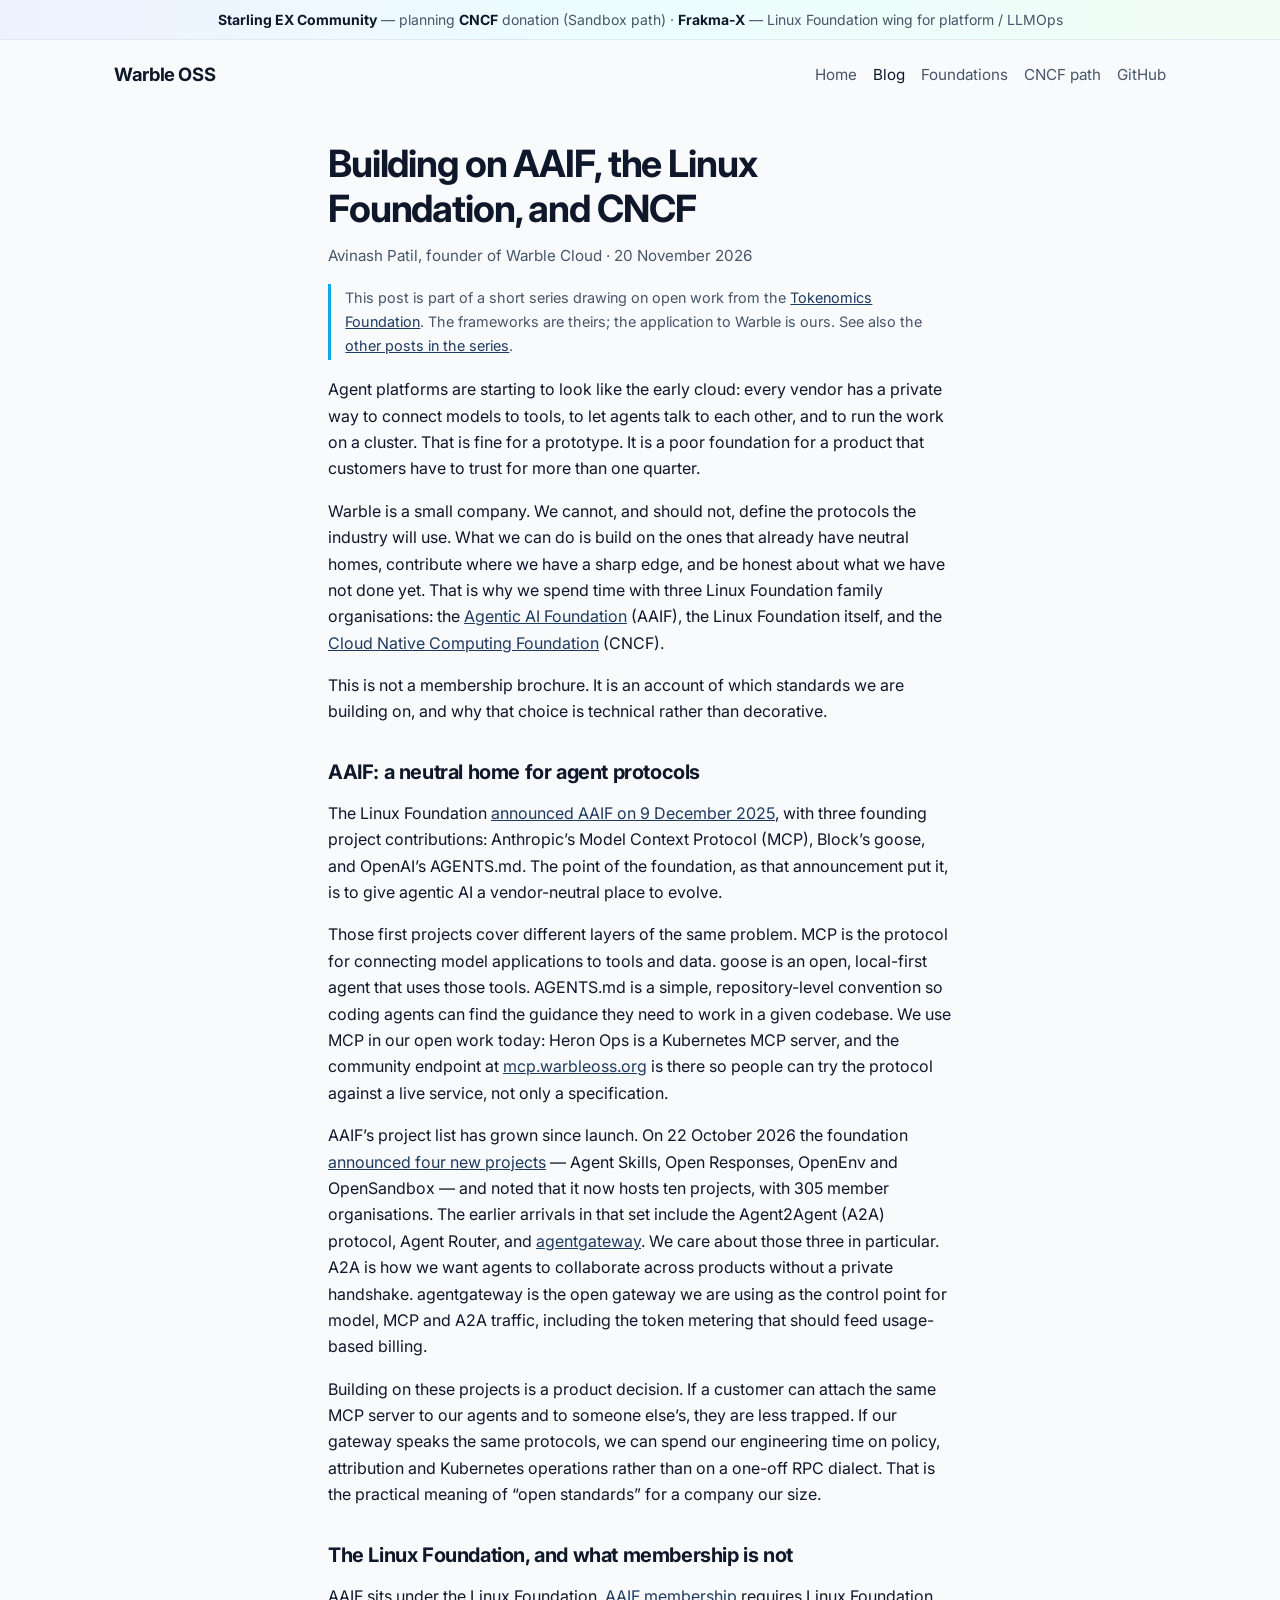
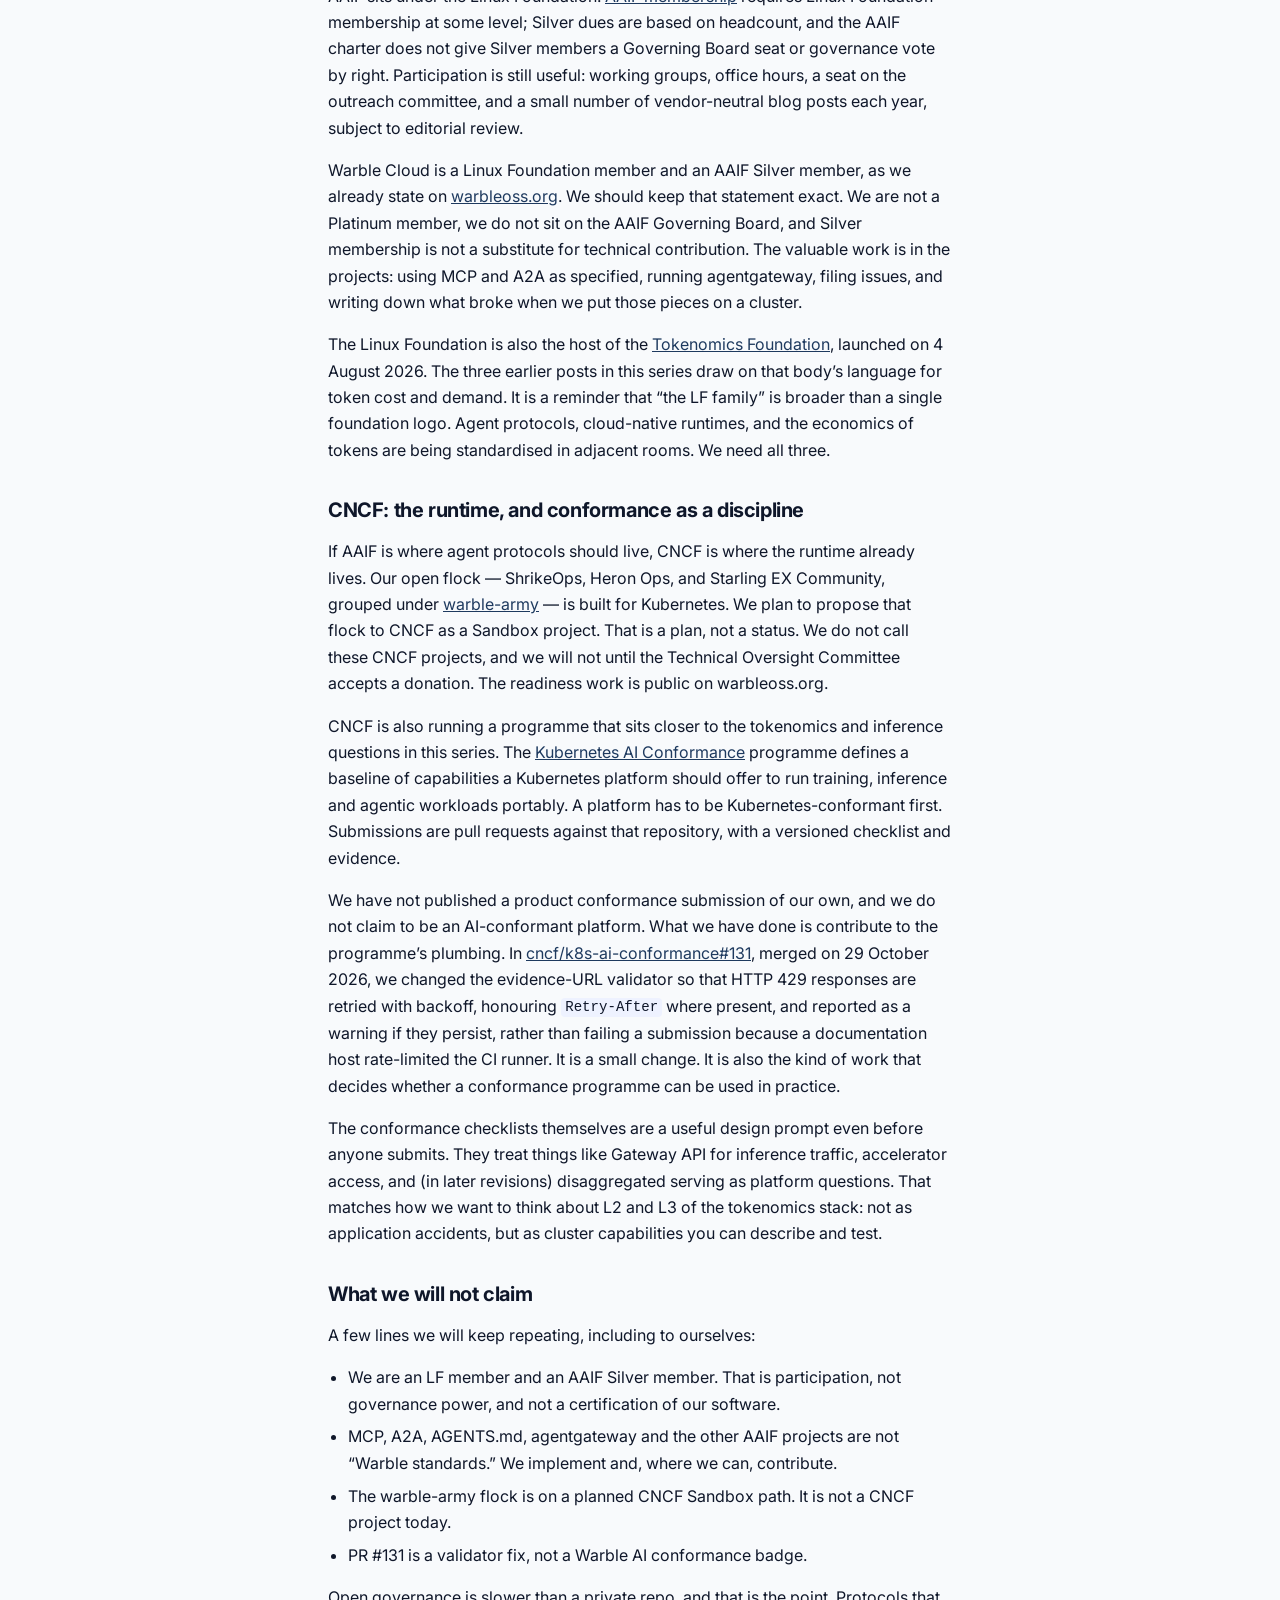
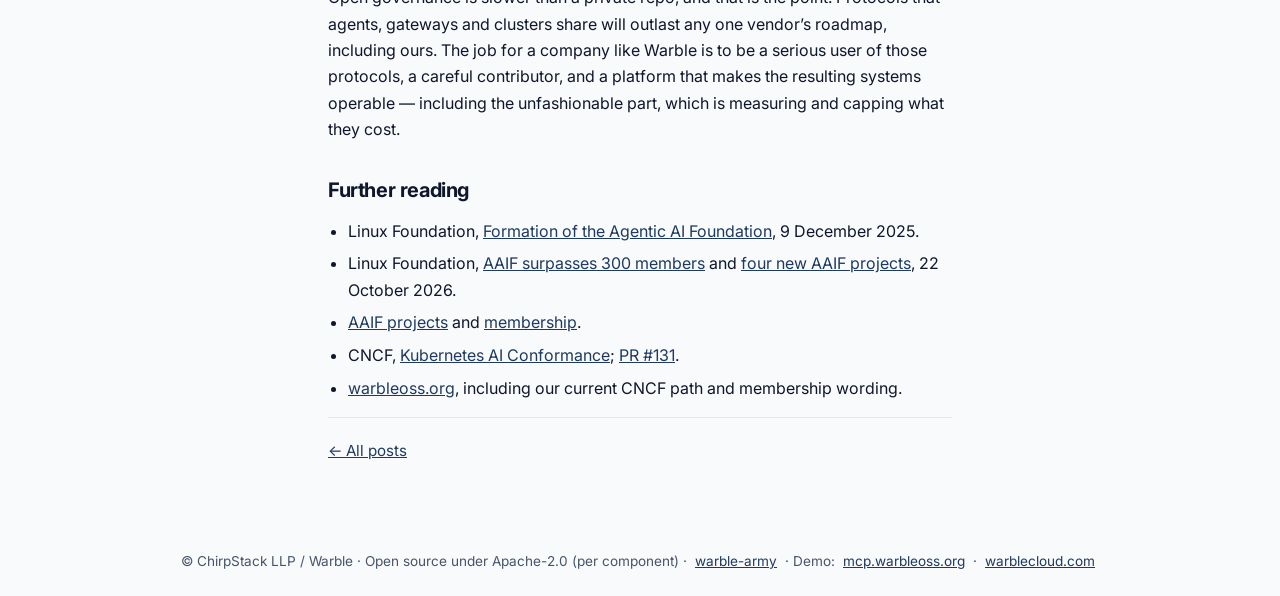
==== blog/building-on-aaif-linux-foundation-and-cncf.html @ bda09078 "feat: add tokenomics foundations blog series Four founder posts on Big-T notation, Jevons paradox, t" ====
<!DOCTYPE html>
<html lang="en">
<head>
  <meta charset="utf-8" />
  <meta name="viewport" content="width=device-width, initial-scale=1" />
  <title>Building on AAIF, the Linux Foundation, and CNCF — Warble OSS</title>
  <meta name="description" content="Why Warble builds on AAIF protocols, Linux Foundation membership, and CNCF — and the claims we will not make." />
  <link rel="canonical" href="https://warbleoss.org/blog/building-on-aaif-linux-foundation-and-cncf.html" />
  <meta property="og:title" content="Building on AAIF, the Linux Foundation, and CNCF" />
  <meta property="og:description" content="Why Warble builds on AAIF protocols, Linux Foundation membership, and CNCF — and the claims we will not make." />
  <meta property="og:url" content="https://warbleoss.org/blog/building-on-aaif-linux-foundation-and-cncf.html" />
  <meta property="og:type" content="article" />
  <link rel="icon" href="/assets/heron-ops-logo.jpg" />
  <link rel="preconnect" href="https://fonts.googleapis.com" />
  <link rel="preconnect" href="https://fonts.gstatic.com" crossorigin />
  <link href="https://fonts.googleapis.com/css2?family=Inter:wght@400;500;600;700&display=swap" rel="stylesheet" />
  <link rel="stylesheet" href="/assets/blog.css" />
</head>
<body>
  <div class="banner">
    <strong>Starling EX Community</strong> — planning <strong>CNCF</strong> donation (Sandbox path)
    · <strong>Frakma-X</strong> — Linux Foundation wing for platform / LLMOps
  </div>

  <header>
    <a class="logo" href="/">Warble OSS</a>
    <nav>
      <a href="/">Home</a>
      <a href="/blog/" aria-current="page">Blog</a>
      <a href="/#foundations">Foundations</a>
      <a href="/#cncf">CNCF path</a>
      <a href="https://github.com/warbletech/warble-army">GitHub</a>
    </nav>
  </header>

  <article class="post">
    <h1>Building on AAIF, the Linux Foundation, and CNCF</h1>
    <p class="meta">Avinash Patil, founder of Warble Cloud · 20 November 2026</p>
    <p class="series-note">This post is part of a short series drawing on open work from the <a href="https://www.tokeneconomics.com/">Tokenomics Foundation</a>. The frameworks are theirs; the application to Warble is ours. See also the <a href="/blog/">other posts in the series</a>.</p>
    <p>Agent platforms are starting to look like the early cloud: every vendor has a private way to connect models to tools, to let agents talk to each other, and to run the work on a cluster. That is fine for a prototype. It is a poor foundation for a product that customers have to trust for more than one quarter.</p>
<p>Warble is a small company. We cannot, and should not, define the protocols the industry will use. What we can do is build on the ones that already have neutral homes, contribute where we have a sharp edge, and be honest about what we have not done yet. That is why we spend time with three Linux Foundation family organisations: the <a href="https://aaif.io/">Agentic AI Foundation</a> (AAIF), the Linux Foundation itself, and the <a href="https://www.cncf.io/">Cloud Native Computing Foundation</a> (CNCF).</p>
<p>This is not a membership brochure. It is an account of which standards we are building on, and why that choice is technical rather than decorative.</p>
<h2>AAIF: a neutral home for agent protocols</h2>
<p>The Linux Foundation <a href="https://www.linuxfoundation.org/press/linux-foundation-announces-the-formation-of-the-agentic-ai-foundation">announced AAIF on 9 December 2025</a>, with three founding project contributions: Anthropic&rsquo;s Model Context Protocol (MCP), Block&rsquo;s goose, and OpenAI&rsquo;s AGENTS.md. The point of the foundation, as that announcement put it, is to give agentic AI a vendor-neutral place to evolve.</p>
<p>Those first projects cover different layers of the same problem. MCP is the protocol for connecting model applications to tools and data. goose is an open, local-first agent that uses those tools. AGENTS.md is a simple, repository-level convention so coding agents can find the guidance they need to work in a given codebase. We use MCP in our open work today: Heron Ops is a Kubernetes MCP server, and the community endpoint at <a href="https://mcp.warbleoss.org">mcp.warbleoss.org</a> is there so people can try the protocol against a live service, not only a specification.</p>
<p>AAIF&rsquo;s project list has grown since launch. On 22 October 2026 the foundation <a href="https://www.linuxfoundation.org/press/agentic-ai-foundation-announces-four-new-projects-agent-skills-open-responses-openenv-and-opensandbox">announced four new projects</a> — Agent Skills, Open Responses, OpenEnv and OpenSandbox — and noted that it now hosts ten projects, with 305 member organisations. The earlier arrivals in that set include the Agent2Agent (A2A) protocol, Agent Router, and <a href="https://aaif.io/projects">agentgateway</a>. We care about those three in particular. A2A is how we want agents to collaborate across products without a private handshake. agentgateway is the open gateway we are using as the control point for model, MCP and A2A traffic, including the token metering that should feed usage-based billing.</p>
<p>Building on these projects is a product decision. If a customer can attach the same MCP server to our agents and to someone else&rsquo;s, they are less trapped. If our gateway speaks the same protocols, we can spend our engineering time on policy, attribution and Kubernetes operations rather than on a one-off RPC dialect. That is the practical meaning of &ldquo;open standards&rdquo; for a company our size.</p>
<h2>The Linux Foundation, and what membership is not</h2>
<p>AAIF sits under the Linux Foundation. <a href="https://aaif.io/members">AAIF membership</a> requires Linux Foundation membership at some level; Silver dues are based on headcount, and the AAIF charter does not give Silver members a Governing Board seat or governance vote by right. Participation is still useful: working groups, office hours, a seat on the outreach committee, and a small number of vendor-neutral blog posts each year, subject to editorial review.</p>
<p>Warble Cloud is a Linux Foundation member and an AAIF Silver member, as we already state on <a href="https://warbleoss.org/#cncf">warbleoss.org</a>. We should keep that statement exact. We are not a Platinum member, we do not sit on the AAIF Governing Board, and Silver membership is not a substitute for technical contribution. The valuable work is in the projects: using MCP and A2A as specified, running agentgateway, filing issues, and writing down what broke when we put those pieces on a cluster.</p>
<p>The Linux Foundation is also the host of the <a href="https://www.linuxfoundation.org/press/linux-foundation-launches-the-tokenomics-foundation-to-define-the-economics-and-roi-of-ai-value">Tokenomics Foundation</a>, launched on 4 August 2026. The three earlier posts in this series draw on that body&rsquo;s language for token cost and demand. It is a reminder that &ldquo;the LF family&rdquo; is broader than a single foundation logo. Agent protocols, cloud-native runtimes, and the economics of tokens are being standardised in adjacent rooms. We need all three.</p>
<h2>CNCF: the runtime, and conformance as a discipline</h2>
<p>If AAIF is where agent protocols should live, CNCF is where the runtime already lives. Our open flock — ShrikeOps, Heron Ops, and Starling EX Community, grouped under <a href="https://github.com/warbletech/warble-army">warble-army</a> — is built for Kubernetes. We plan to propose that flock to CNCF as a Sandbox project. That is a plan, not a status. We do not call these CNCF projects, and we will not until the Technical Oversight Committee accepts a donation. The readiness work is public on warbleoss.org.</p>
<p>CNCF is also running a programme that sits closer to the tokenomics and inference questions in this series. The <a href="https://github.com/cncf/k8s-ai-conformance">Kubernetes AI Conformance</a> programme defines a baseline of capabilities a Kubernetes platform should offer to run training, inference and agentic workloads portably. A platform has to be Kubernetes-conformant first. Submissions are pull requests against that repository, with a versioned checklist and evidence.</p>
<p>We have not published a product conformance submission of our own, and we do not claim to be an AI-conformant platform. What we have done is contribute to the programme&rsquo;s plumbing. In <a href="https://github.com/cncf/k8s-ai-conformance/pull/131">cncf/k8s-ai-conformance#131</a>, merged on 29 October 2026, we changed the evidence-URL validator so that HTTP 429 responses are retried with backoff, honouring <code>Retry-After</code> where present, and reported as a warning if they persist, rather than failing a submission because a documentation host rate-limited the CI runner. It is a small change. It is also the kind of work that decides whether a conformance programme can be used in practice.</p>
<p>The conformance checklists themselves are a useful design prompt even before anyone submits. They treat things like Gateway API for inference traffic, accelerator access, and (in later revisions) disaggregated serving as platform questions. That matches how we want to think about L2 and L3 of the tokenomics stack: not as application accidents, but as cluster capabilities you can describe and test.</p>
<h2>What we will not claim</h2>
<p>A few lines we will keep repeating, including to ourselves:</p>
<ul>
<li>We are an LF member and an AAIF Silver member. That is participation, not governance power, and not a certification of our software.</li>
<li>MCP, A2A, AGENTS.md, agentgateway and the other AAIF projects are not &ldquo;Warble standards.&rdquo; We implement and, where we can, contribute.</li>
<li>The warble-army flock is on a planned CNCF Sandbox path. It is not a CNCF project today.</li>
<li>PR #131 is a validator fix, not a Warble AI conformance badge.</li>
</ul>
<p>Open governance is slower than a private repo, and that is the point. Protocols that agents, gateways and clusters share will outlast any one vendor&rsquo;s roadmap, including ours. The job for a company like Warble is to be a serious user of those protocols, a careful contributor, and a platform that makes the resulting systems operable — including the unfashionable part, which is measuring and capping what they cost.</p>
<h2>Further reading</h2>
<ul>
<li>Linux Foundation, <a href="https://www.linuxfoundation.org/press/linux-foundation-announces-the-formation-of-the-agentic-ai-foundation">Formation of the Agentic AI Foundation</a>, 9 December 2025.</li>
<li>Linux Foundation, <a href="https://www.linuxfoundation.org/press/agentic-ai-foundation-surpasses-300-members-in-less-than-one-year">AAIF surpasses 300 members</a> and <a href="https://www.linuxfoundation.org/press/agentic-ai-foundation-announces-four-new-projects-agent-skills-open-responses-openenv-and-opensandbox">four new AAIF projects</a>, 22 October 2026.</li>
<li><a href="https://aaif.io/projects">AAIF projects</a> and <a href="https://aaif.io/members">membership</a>.</li>
<li>CNCF, <a href="https://github.com/cncf/k8s-ai-conformance">Kubernetes AI Conformance</a>; <a href="https://github.com/cncf/k8s-ai-conformance/pull/131">PR #131</a>.</li>
<li><a href="https://warbleoss.org/#cncf">warbleoss.org</a>, including our current CNCF path and membership wording.</li>
</ul>
    <p class="post-nav"><a href="/blog/">← All posts</a></p>
  </article>

  <footer>
    © ChirpStack LLP / Warble · Open source under Apache-2.0 (per component)
    · <a href="https://github.com/warbletech/warble-army">warble-army</a>
    · Demo: <a href="https://mcp.warbleoss.org">mcp.warbleoss.org</a>
    · <a href="https://warblecloud.com">warblecloud.com</a>
  </footer>
</body>
</html>
---- assets/blog.css ----
:root {
  --ink: #0f172a;
  --muted: #475569;
  --bg: #f8fafc;
  --card: #ffffff;
  --heron: #1e3a5f;
  --accent: #0ea5e9;
  --border: #e2e8f0;
}
* { box-sizing: border-box; }
body {
  margin: 0;
  font-family: "Inter", ui-sans-serif, system-ui, -apple-system, Segoe UI, Roboto, sans-serif;
  color: var(--ink);
  background: var(--bg);
  line-height: 1.55;
}
a { color: var(--heron); }
header {
  max-width: 1100px;
  margin: 0 auto;
  padding: 1.25rem 1.5rem;
  display: flex;
  align-items: center;
  justify-content: space-between;
  gap: 1rem;
  flex-wrap: wrap;
}
.logo {
  font-weight: 700;
  font-size: 1.15rem;
  letter-spacing: -0.02em;
  text-decoration: none;
  color: var(--ink);
}
nav {
  display: flex;
  flex-wrap: wrap;
  gap: 0.25rem 0;
  align-items: center;
}
nav a {
  margin-left: 1rem;
  text-decoration: none;
  color: var(--muted);
  font-size: 0.95rem;
}
nav a:hover, nav a[aria-current="page"] { color: var(--ink); }
.banner {
  background: linear-gradient(90deg, #eef2ff 0%, #ecfeff 50%, #f0fdf4 100%);
  border-bottom: 1px solid var(--border);
  font-size: 0.875rem;
  color: var(--muted);
  text-align: center;
  padding: 0.55rem 1rem;
}
.banner strong { color: var(--ink); }
article.post, .blog-index {
  max-width: 42rem;
  margin: 0 auto;
  padding: 2rem 1.5rem 3rem;
}
.blog-index { max-width: 46rem; }
article.post h1, .blog-index h1 {
  font-size: clamp(1.75rem, 4vw, 2.35rem);
  letter-spacing: -0.03em;
  line-height: 1.2;
  margin: 0 0 0.75rem;
}
.meta {
  color: var(--muted);
  font-size: 0.95rem;
  margin: 0 0 1.75rem;
}
article.post h2 {
  font-size: 1.25rem;
  letter-spacing: -0.02em;
  margin: 2rem 0 0.75rem;
}
article.post h3 {
  font-size: 1.05rem;
  margin: 1.5rem 0 0.5rem;
}
article.post p, article.post li { line-height: 1.65; }
article.post p { margin: 0 0 1rem; }
article.post ul, article.post ol { padding-left: 1.25rem; margin: 0 0 1rem; }
article.post li { margin: 0 0 0.4rem; }
article.post table {
  width: 100%;
  border-collapse: collapse;
  font-size: 0.92rem;
  margin: 0 0 1.25rem;
}
article.post th, article.post td {
  text-align: left;
  vertical-align: top;
  border-bottom: 1px solid var(--border);
  padding: 0.5rem 0.6rem 0.5rem 0;
}
article.post th { font-weight: 600; }
article.post code {
  font-family: ui-monospace, SFMono-Regular, Menlo, Consolas, monospace;
  font-size: 0.88em;
  background: #eef2ff;
  padding: 0.1em 0.3em;
  border-radius: 0.25rem;
}
.series-note {
  font-size: 0.9rem;
  color: var(--muted);
  border-left: 3px solid var(--accent);
  padding: 0.15rem 0 0.15rem 0.9rem;
  margin: 0 0 1.5rem;
}
.post-nav {
  margin-top: 2.5rem;
  padding-top: 1.25rem;
  border-top: 1px solid var(--border);
  font-size: 0.95rem;
}
.post-list { list-style: none; padding: 0; margin: 0; }
.post-list li {
  padding: 1.15rem 0;
  border-bottom: 1px solid var(--border);
}
.post-list a.title {
  font-weight: 600;
  font-size: 1.1rem;
  text-decoration: none;
  color: var(--ink);
}
.post-list a.title:hover { color: var(--heron); }
.post-list .date { display: block; color: var(--muted); font-size: 0.85rem; margin-bottom: 0.25rem; }
.post-list p { margin: 0.35rem 0 0; color: var(--muted); }
footer {
  max-width: 1100px;
  margin: 0 auto;
  padding: 1.5rem;
  color: var(--muted);
  font-size: 0.85rem;
  text-align: center;
}
footer a { margin: 0 0.25rem; }
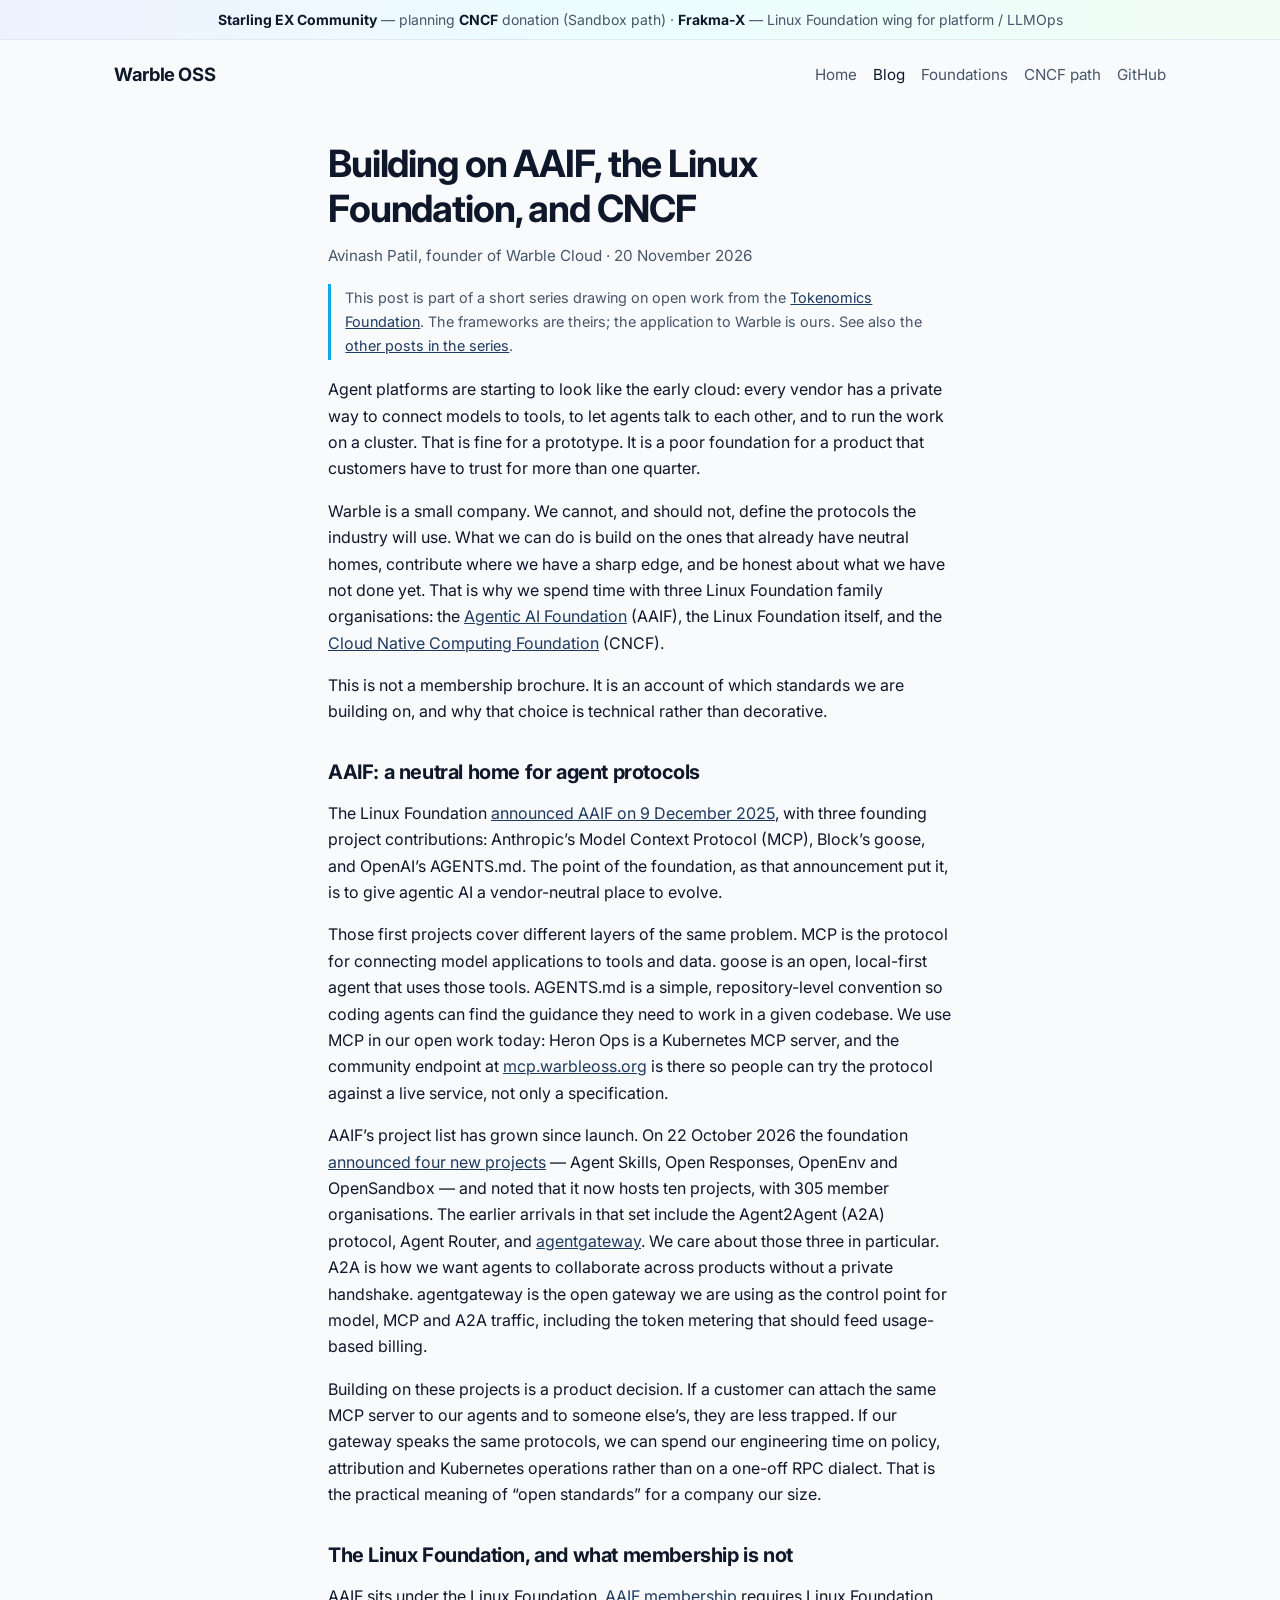
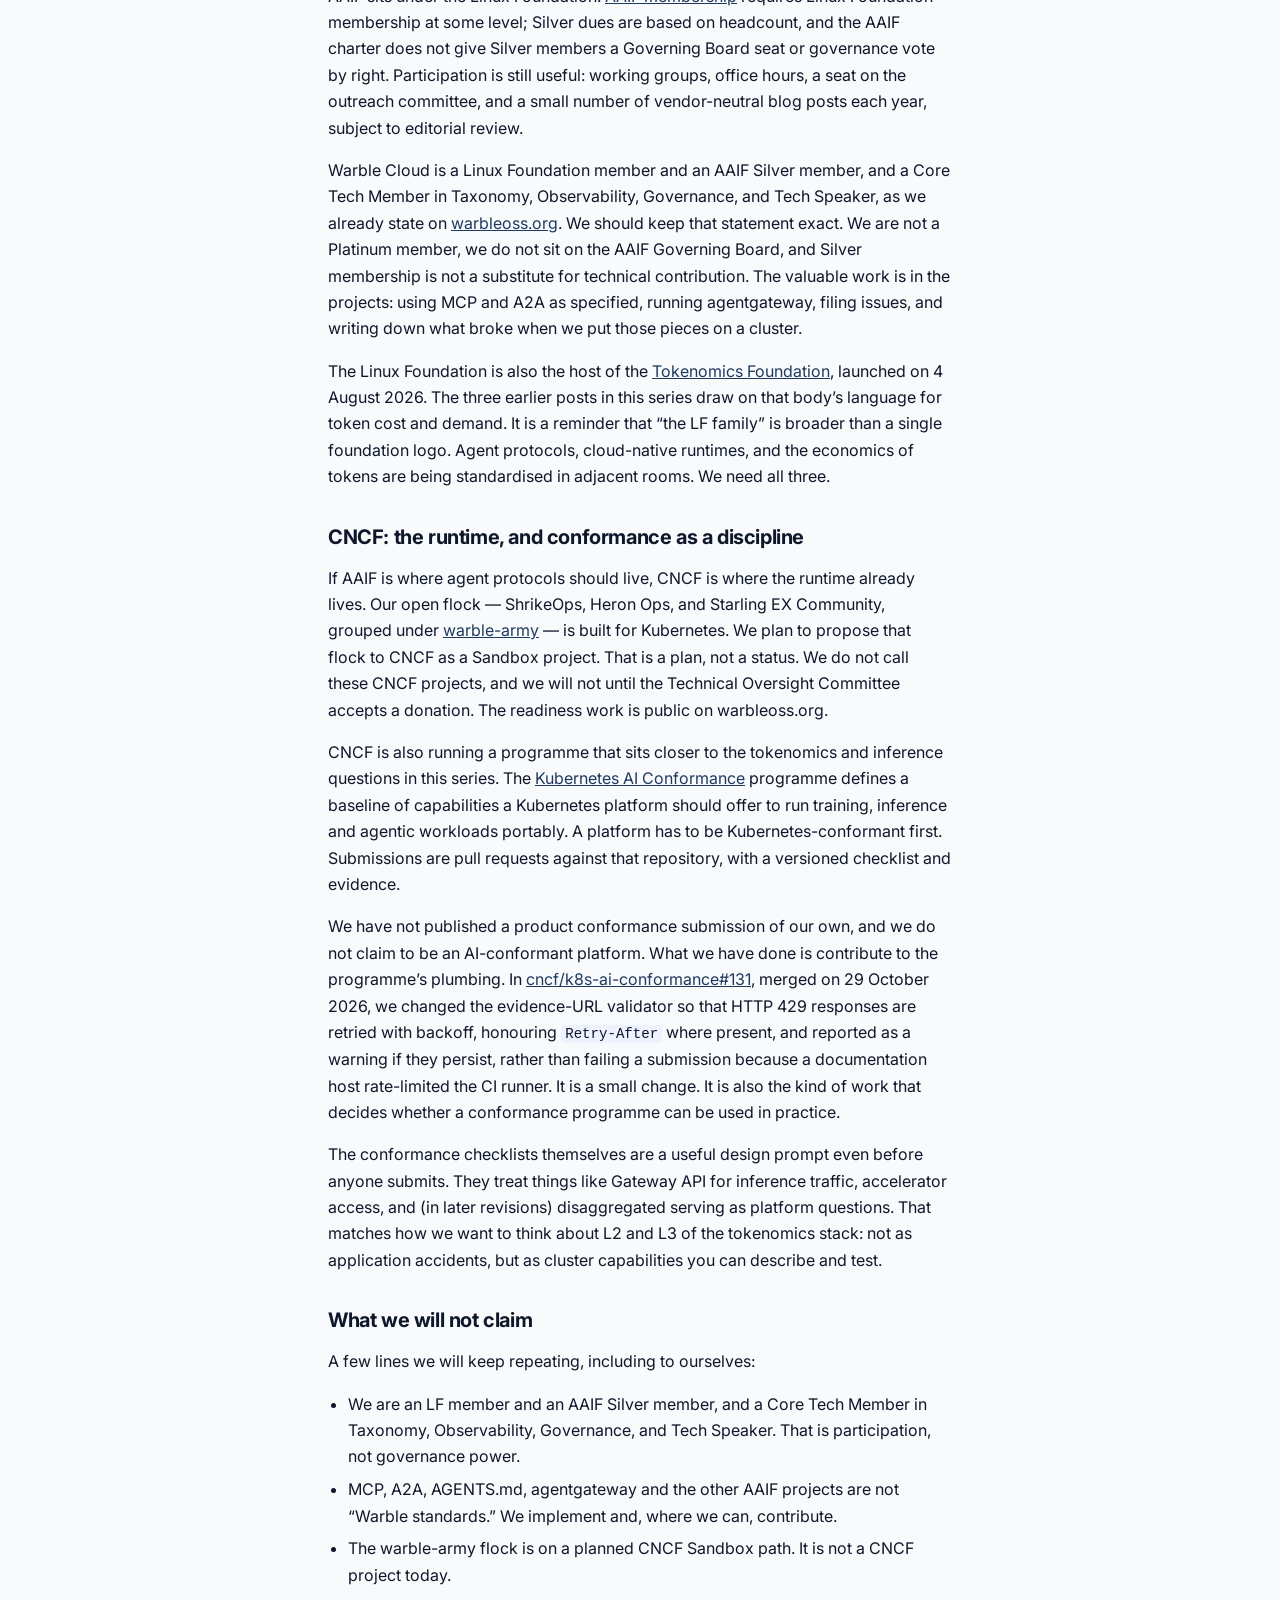
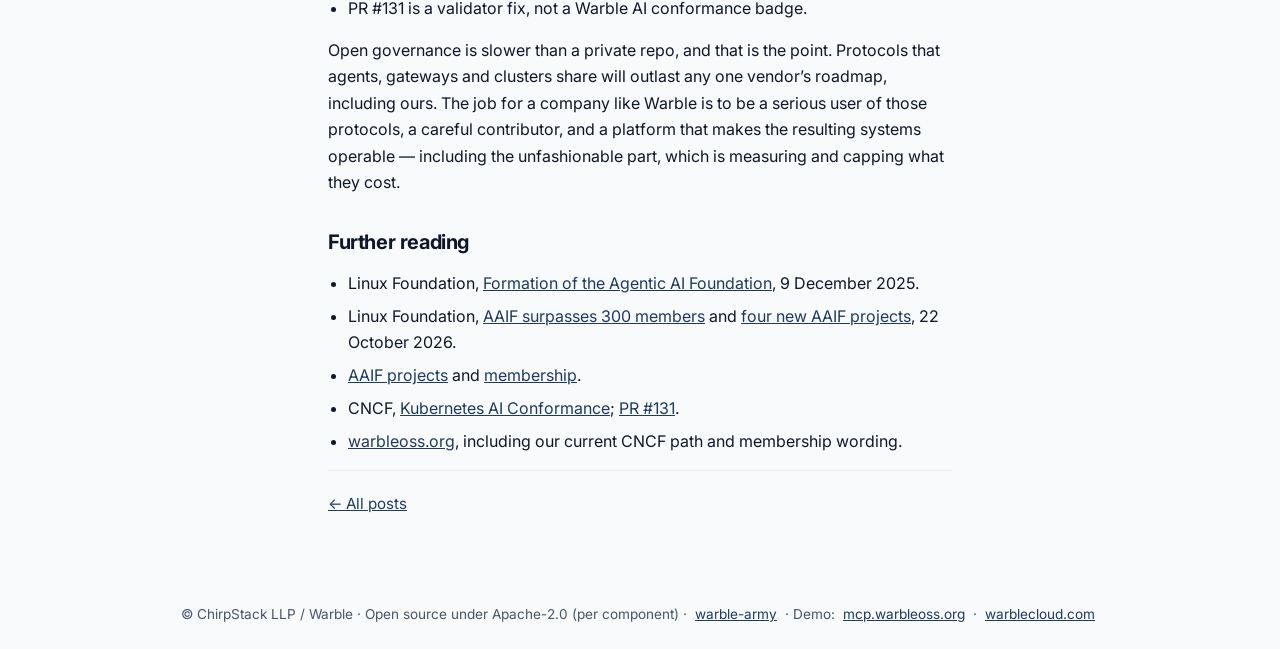
==== commit af37bb37: "copy: drop membership certification disclaimer; add Core Tech Member line Remove the 'not a certific" ====
--- a/blog/building-on-aaif-linux-foundation-and-cncf.html
+++ b/blog/building-on-aaif-linux-foundation-and-cncf.html
@@ -47,7 +47,7 @@
 <p>Building on these projects is a product decision. If a customer can attach the same MCP server to our agents and to someone else&rsquo;s, they are less trapped. If our gateway speaks the same protocols, we can spend our engineering time on policy, attribution and Kubernetes operations rather than on a one-off RPC dialect. That is the practical meaning of &ldquo;open standards&rdquo; for a company our size.</p>
 <h2>The Linux Foundation, and what membership is not</h2>
 <p>AAIF sits under the Linux Foundation. <a href="https://aaif.io/members">AAIF membership</a> requires Linux Foundation membership at some level; Silver dues are based on headcount, and the AAIF charter does not give Silver members a Governing Board seat or governance vote by right. Participation is still useful: working groups, office hours, a seat on the outreach committee, and a small number of vendor-neutral blog posts each year, subject to editorial review.</p>
-<p>Warble Cloud is a Linux Foundation member and an AAIF Silver member, as we already state on <a href="https://warbleoss.org/#cncf">warbleoss.org</a>. We should keep that statement exact. We are not a Platinum member, we do not sit on the AAIF Governing Board, and Silver membership is not a substitute for technical contribution. The valuable work is in the projects: using MCP and A2A as specified, running agentgateway, filing issues, and writing down what broke when we put those pieces on a cluster.</p>
+<p>Warble Cloud is a Linux Foundation member and an AAIF Silver member, and a Core Tech Member in Taxonomy, Observability, Governance, and Tech Speaker, as we already state on <a href="https://warbleoss.org/#cncf">warbleoss.org</a>. We should keep that statement exact. We are not a Platinum member, we do not sit on the AAIF Governing Board, and Silver membership is not a substitute for technical contribution. The valuable work is in the projects: using MCP and A2A as specified, running agentgateway, filing issues, and writing down what broke when we put those pieces on a cluster.</p>
 <p>The Linux Foundation is also the host of the <a href="https://www.linuxfoundation.org/press/linux-foundation-launches-the-tokenomics-foundation-to-define-the-economics-and-roi-of-ai-value">Tokenomics Foundation</a>, launched on 4 August 2026. The three earlier posts in this series draw on that body&rsquo;s language for token cost and demand. It is a reminder that &ldquo;the LF family&rdquo; is broader than a single foundation logo. Agent protocols, cloud-native runtimes, and the economics of tokens are being standardised in adjacent rooms. We need all three.</p>
 <h2>CNCF: the runtime, and conformance as a discipline</h2>
 <p>If AAIF is where agent protocols should live, CNCF is where the runtime already lives. Our open flock — ShrikeOps, Heron Ops, and Starling EX Community, grouped under <a href="https://github.com/warbletech/warble-army">warble-army</a> — is built for Kubernetes. We plan to propose that flock to CNCF as a Sandbox project. That is a plan, not a status. We do not call these CNCF projects, and we will not until the Technical Oversight Committee accepts a donation. The readiness work is public on warbleoss.org.</p>
@@ -57,7 +57,7 @@
 <h2>What we will not claim</h2>
 <p>A few lines we will keep repeating, including to ourselves:</p>
 <ul>
-<li>We are an LF member and an AAIF Silver member. That is participation, not governance power, and not a certification of our software.</li>
+<li>We are an LF member and an AAIF Silver member, and a Core Tech Member in Taxonomy, Observability, Governance, and Tech Speaker. That is participation, not governance power.</li>
 <li>MCP, A2A, AGENTS.md, agentgateway and the other AAIF projects are not &ldquo;Warble standards.&rdquo; We implement and, where we can, contribute.</li>
 <li>The warble-army flock is on a planned CNCF Sandbox path. It is not a CNCF project today.</li>
 <li>PR #131 is a validator fix, not a Warble AI conformance badge.</li>
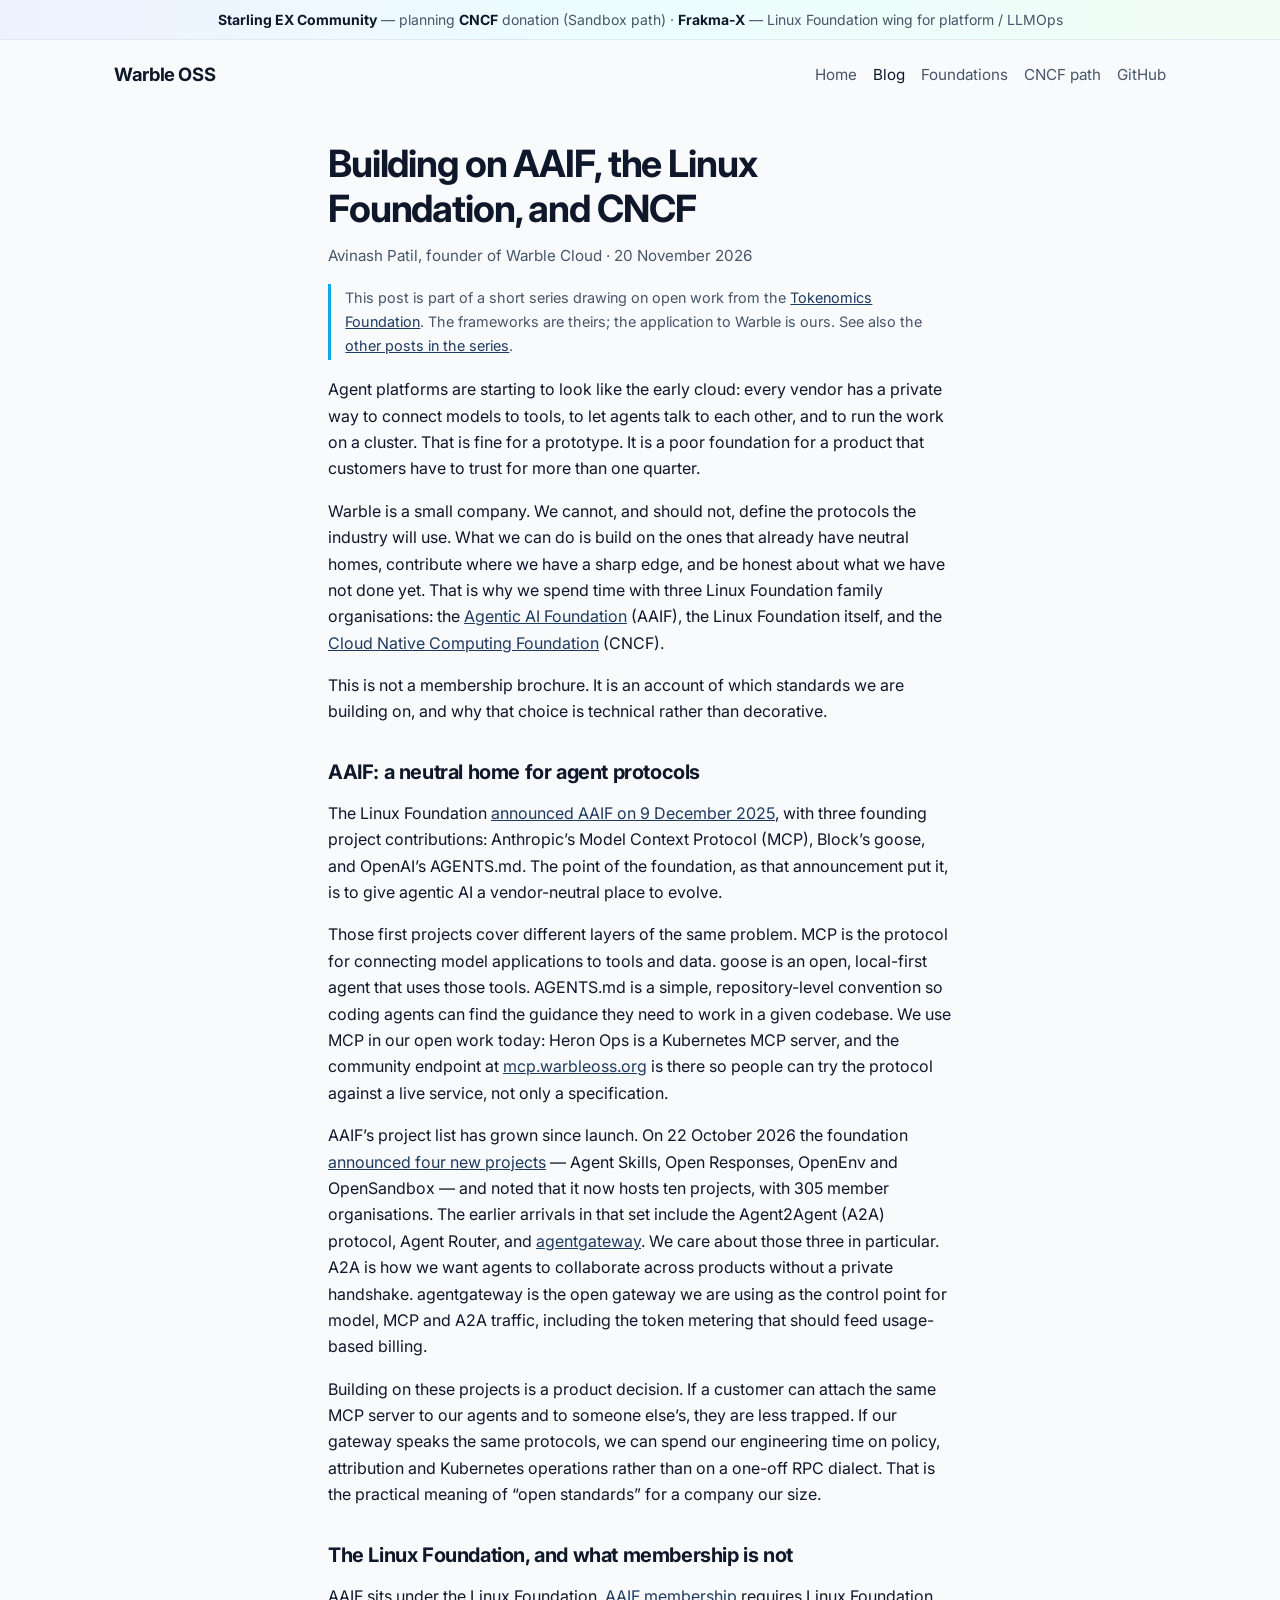
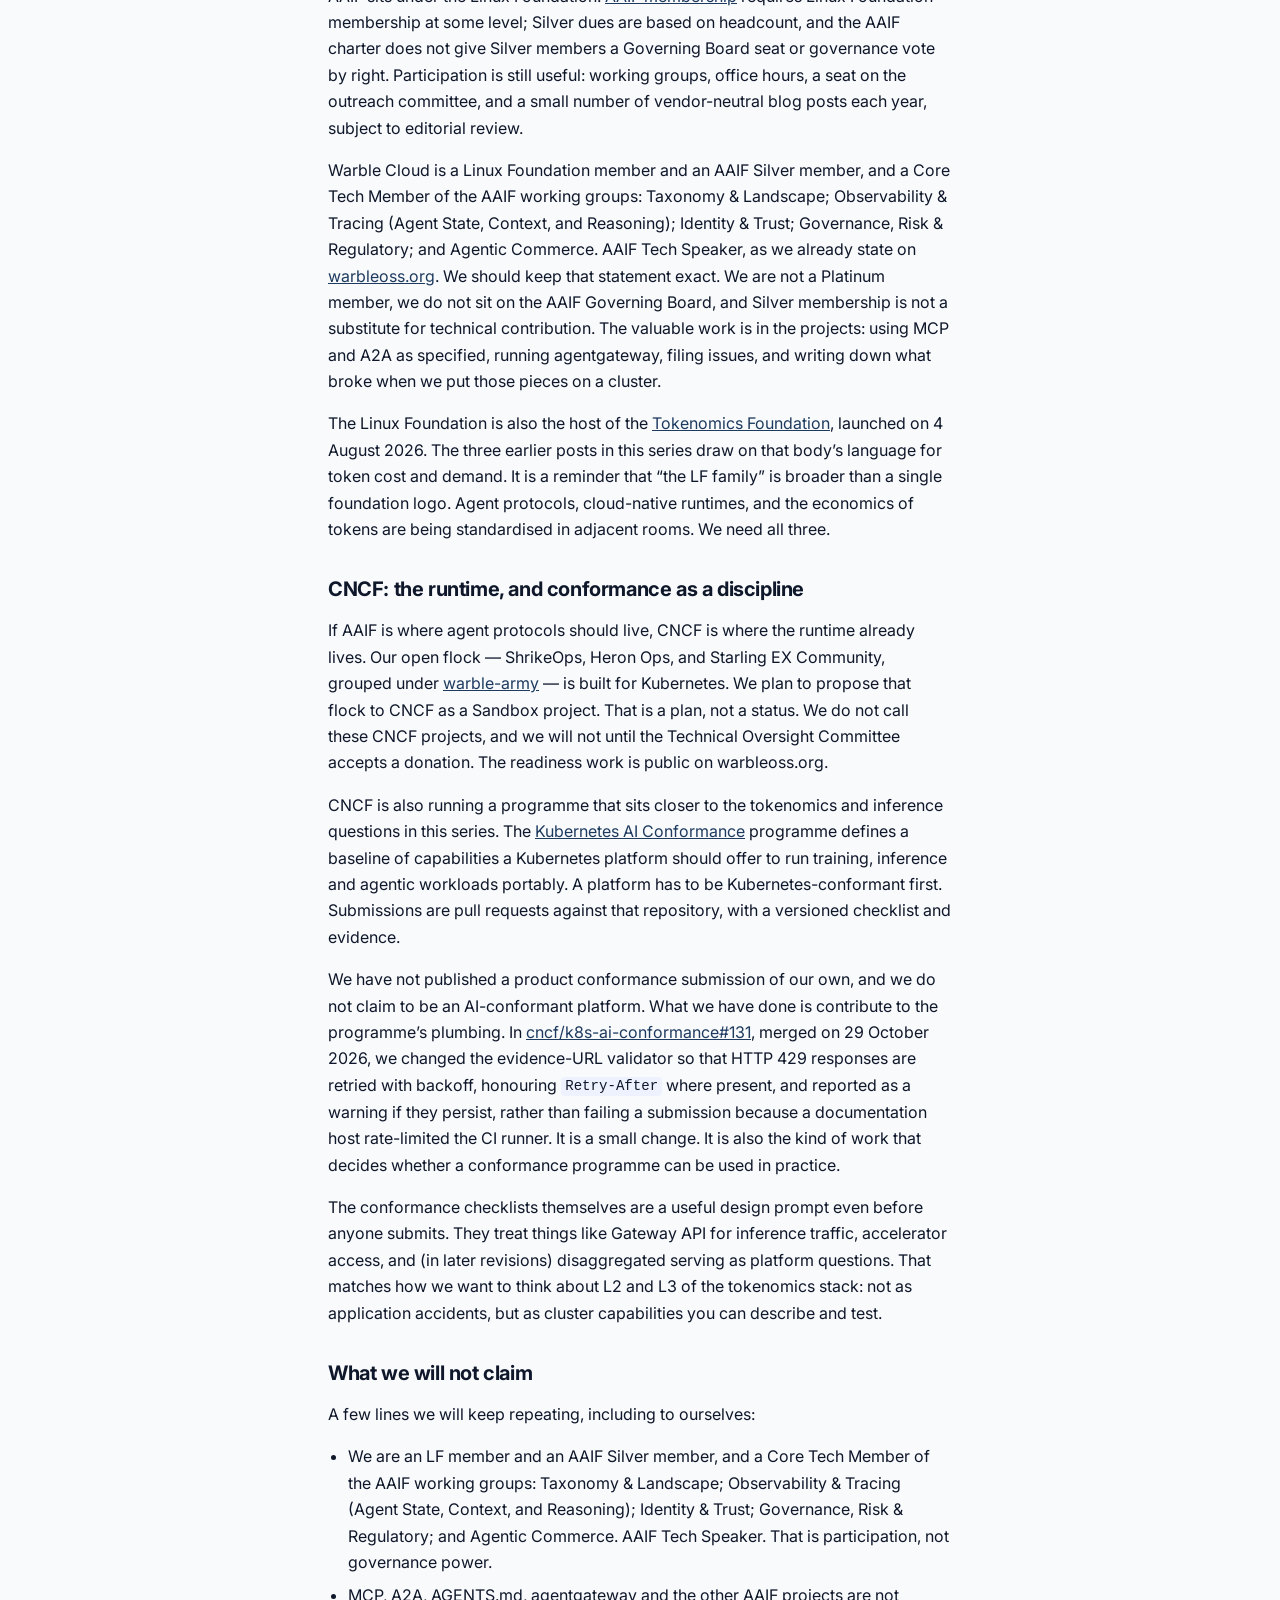
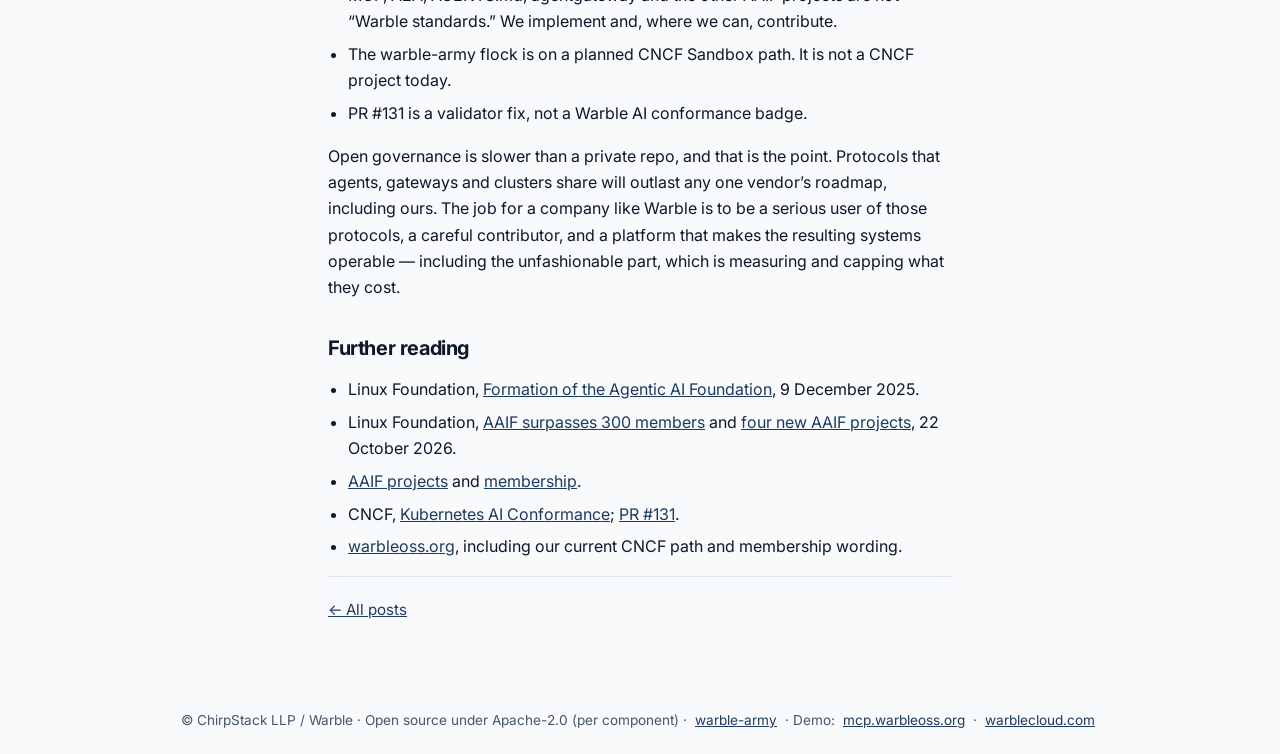
==== commit 8cb7c268: "copy: use the AAIF working-group Core Tech Member wording Replace "Core Tech Member in Taxonomy, Obs" ====
--- a/blog/building-on-aaif-linux-foundation-and-cncf.html
+++ b/blog/building-on-aaif-linux-foundation-and-cncf.html
@@ -47,7 +47,7 @@
 <p>Building on these projects is a product decision. If a customer can attach the same MCP server to our agents and to someone else&rsquo;s, they are less trapped. If our gateway speaks the same protocols, we can spend our engineering time on policy, attribution and Kubernetes operations rather than on a one-off RPC dialect. That is the practical meaning of &ldquo;open standards&rdquo; for a company our size.</p>
 <h2>The Linux Foundation, and what membership is not</h2>
 <p>AAIF sits under the Linux Foundation. <a href="https://aaif.io/members">AAIF membership</a> requires Linux Foundation membership at some level; Silver dues are based on headcount, and the AAIF charter does not give Silver members a Governing Board seat or governance vote by right. Participation is still useful: working groups, office hours, a seat on the outreach committee, and a small number of vendor-neutral blog posts each year, subject to editorial review.</p>
-<p>Warble Cloud is a Linux Foundation member and an AAIF Silver member, and a Core Tech Member in Taxonomy, Observability, Governance, and Tech Speaker, as we already state on <a href="https://warbleoss.org/#cncf">warbleoss.org</a>. We should keep that statement exact. We are not a Platinum member, we do not sit on the AAIF Governing Board, and Silver membership is not a substitute for technical contribution. The valuable work is in the projects: using MCP and A2A as specified, running agentgateway, filing issues, and writing down what broke when we put those pieces on a cluster.</p>
+<p>Warble Cloud is a Linux Foundation member and an AAIF Silver member, and a Core Tech Member of the AAIF working groups: Taxonomy &amp; Landscape; Observability &amp; Tracing (Agent State, Context, and Reasoning); Identity &amp; Trust; Governance, Risk &amp; Regulatory; and Agentic Commerce. AAIF Tech Speaker, as we already state on <a href="https://warbleoss.org/#cncf">warbleoss.org</a>. We should keep that statement exact. We are not a Platinum member, we do not sit on the AAIF Governing Board, and Silver membership is not a substitute for technical contribution. The valuable work is in the projects: using MCP and A2A as specified, running agentgateway, filing issues, and writing down what broke when we put those pieces on a cluster.</p>
 <p>The Linux Foundation is also the host of the <a href="https://www.linuxfoundation.org/press/linux-foundation-launches-the-tokenomics-foundation-to-define-the-economics-and-roi-of-ai-value">Tokenomics Foundation</a>, launched on 4 August 2026. The three earlier posts in this series draw on that body&rsquo;s language for token cost and demand. It is a reminder that &ldquo;the LF family&rdquo; is broader than a single foundation logo. Agent protocols, cloud-native runtimes, and the economics of tokens are being standardised in adjacent rooms. We need all three.</p>
 <h2>CNCF: the runtime, and conformance as a discipline</h2>
 <p>If AAIF is where agent protocols should live, CNCF is where the runtime already lives. Our open flock — ShrikeOps, Heron Ops, and Starling EX Community, grouped under <a href="https://github.com/warbletech/warble-army">warble-army</a> — is built for Kubernetes. We plan to propose that flock to CNCF as a Sandbox project. That is a plan, not a status. We do not call these CNCF projects, and we will not until the Technical Oversight Committee accepts a donation. The readiness work is public on warbleoss.org.</p>
@@ -57,7 +57,7 @@
 <h2>What we will not claim</h2>
 <p>A few lines we will keep repeating, including to ourselves:</p>
 <ul>
-<li>We are an LF member and an AAIF Silver member, and a Core Tech Member in Taxonomy, Observability, Governance, and Tech Speaker. That is participation, not governance power.</li>
+<li>We are an LF member and an AAIF Silver member, and a Core Tech Member of the AAIF working groups: Taxonomy &amp; Landscape; Observability &amp; Tracing (Agent State, Context, and Reasoning); Identity &amp; Trust; Governance, Risk &amp; Regulatory; and Agentic Commerce. AAIF Tech Speaker. That is participation, not governance power.</li>
 <li>MCP, A2A, AGENTS.md, agentgateway and the other AAIF projects are not &ldquo;Warble standards.&rdquo; We implement and, where we can, contribute.</li>
 <li>The warble-army flock is on a planned CNCF Sandbox path. It is not a CNCF project today.</li>
 <li>PR #131 is a validator fix, not a Warble AI conformance badge.</li>
